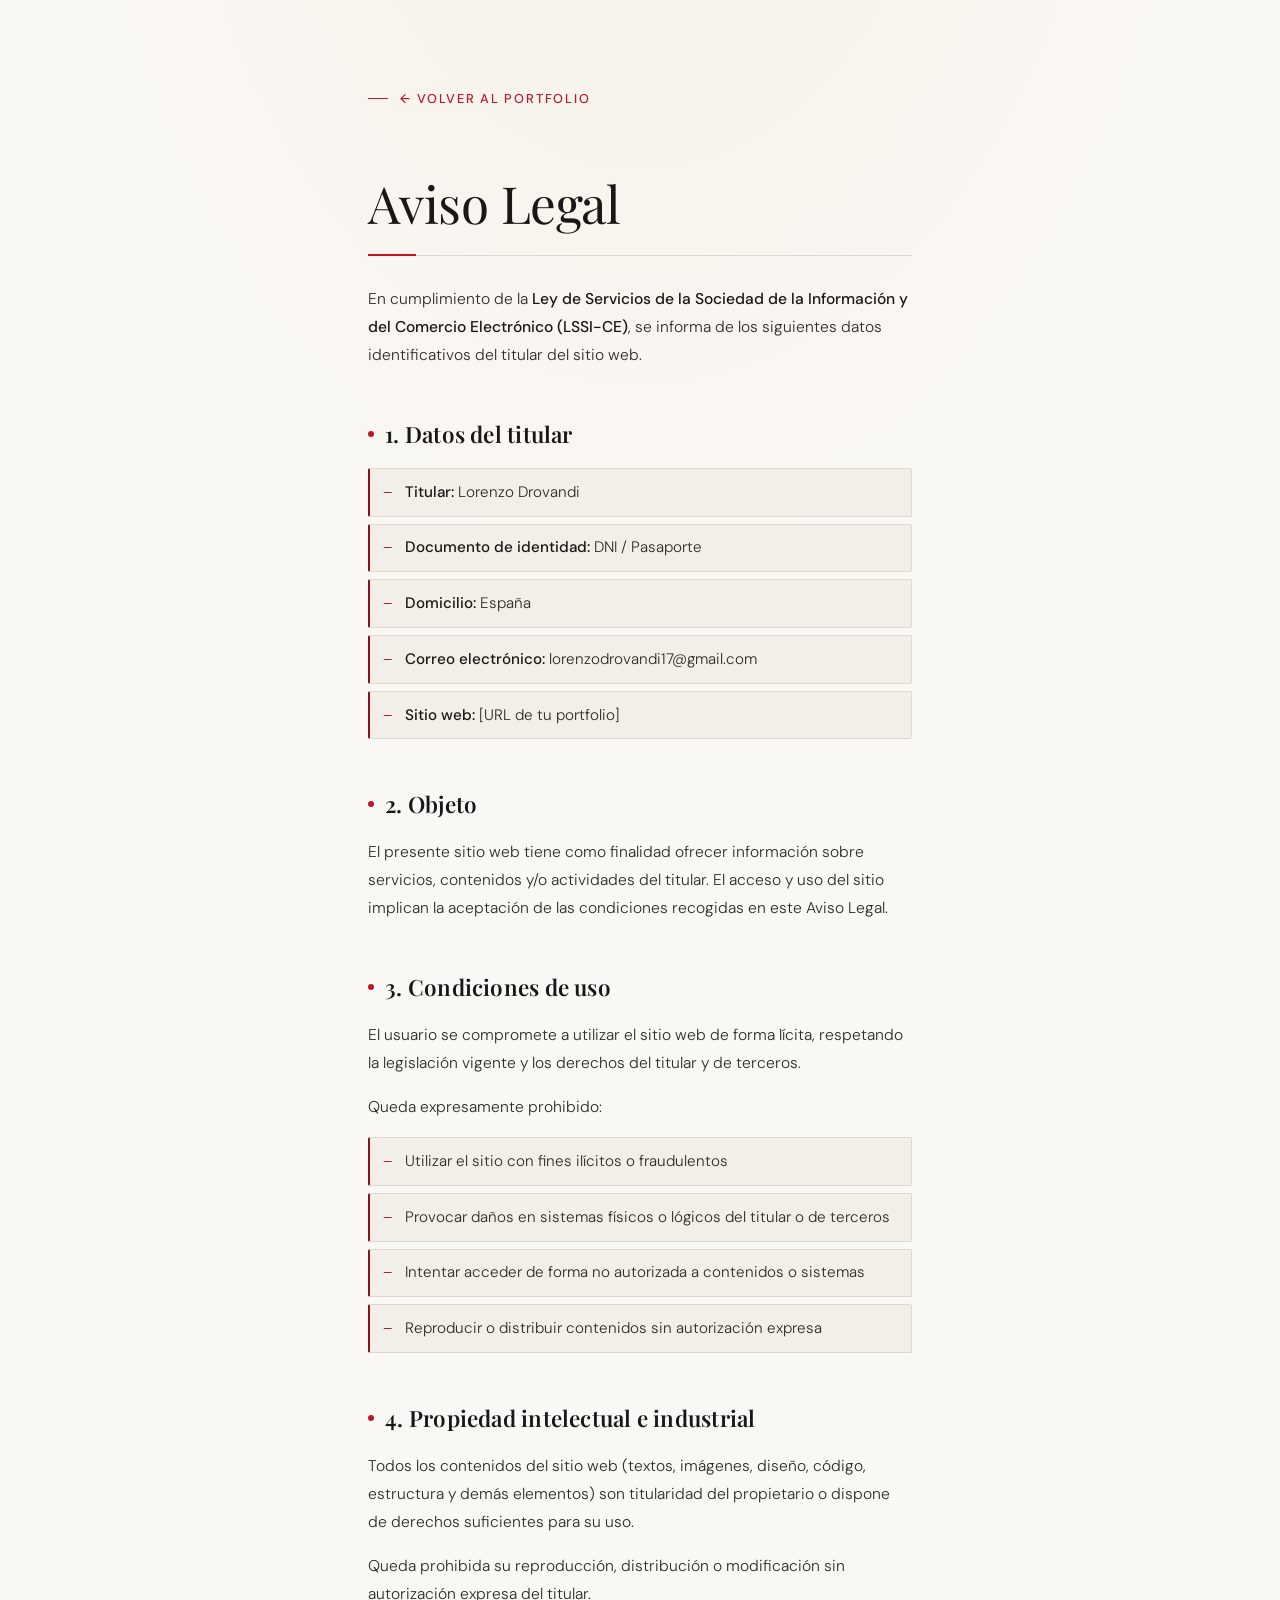
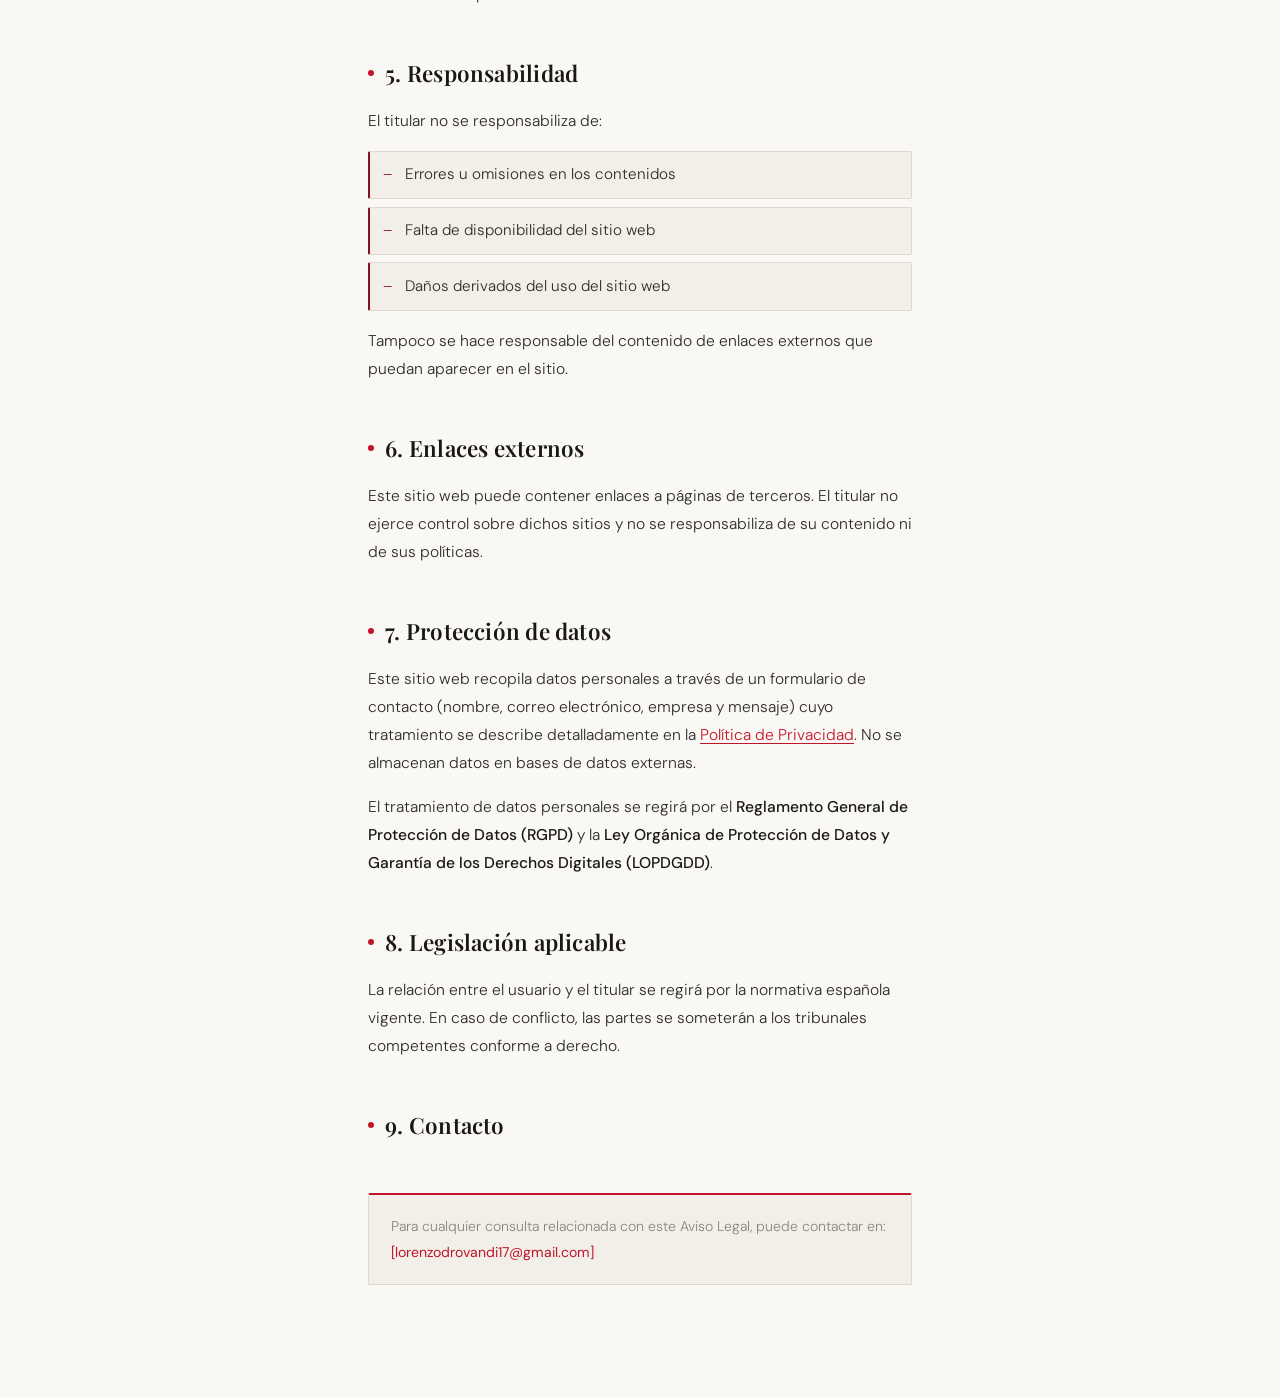
==== aviso_legal.html @ 0e97691f "Ready" ====
<!DOCTYPE html>
<html lang="es">
<head>
  <meta charset="UTF-8">
  <meta name="viewport" content="width=device-width, initial-scale=1.0">
  <link rel="stylesheet" href="aviso_legal.css" />
  <title>Aviso Legal · Lorenzo Drovandi</title>
</head>
<body>

  <a href="index.html" class="nav-link">← Volver al Portfolio</a>

  <h1>Aviso Legal</h1>

  <p>
    En cumplimiento de la <strong>Ley de Servicios de la Sociedad de la Información y del Comercio Electrónico (LSSI-CE)</strong>, se informa de los siguientes datos identificativos del titular del sitio web.
  </p>

  <h2>1. Datos del titular</h2>
  <ul>
    <li><strong>Titular:</strong> Lorenzo Drovandi</li>
    <li><strong>Documento de identidad:</strong> DNI / Pasaporte</li>
    <li><strong>Domicilio:</strong> España</li>
    <li><strong>Correo electrónico:</strong> lorenzodrovandi17@gmail.com</li>
    <li><strong>Sitio web:</strong> [URL de tu portfolio]</li>
  </ul>

  <h2>2. Objeto</h2>
  <p>
    El presente sitio web tiene como finalidad ofrecer información sobre servicios, contenidos y/o actividades del titular.
    El acceso y uso del sitio implican la aceptación de las condiciones recogidas en este Aviso Legal.
  </p>

  <h2>3. Condiciones de uso</h2>
  <p>El usuario se compromete a utilizar el sitio web de forma lícita, respetando la legislación vigente y los derechos del titular y de terceros.</p>

  <p>Queda expresamente prohibido:</p>
  <ul>
    <li>Utilizar el sitio con fines ilícitos o fraudulentos</li>
    <li>Provocar daños en sistemas físicos o lógicos del titular o de terceros</li>
    <li>Intentar acceder de forma no autorizada a contenidos o sistemas</li>
    <li>Reproducir o distribuir contenidos sin autorización expresa</li>
  </ul>

  <h2>4. Propiedad intelectual e industrial</h2>
  <p>
    Todos los contenidos del sitio web (textos, imágenes, diseño, código, estructura y demás elementos) son titularidad del propietario o dispone de derechos suficientes para su uso.
  </p>

  <p>
    Queda prohibida su reproducción, distribución o modificación sin autorización expresa del titular.
  </p>

  <h2>5. Responsabilidad</h2>
  <p>
    El titular no se responsabiliza de:
  </p>
  <ul>
    <li>Errores u omisiones en los contenidos</li>
    <li>Falta de disponibilidad del sitio web</li>
    <li>Daños derivados del uso del sitio web</li>
  </ul>

  <p>
    Tampoco se hace responsable del contenido de enlaces externos que puedan aparecer en el sitio.
  </p>

  <h2>6. Enlaces externos</h2>
  <p>
    Este sitio web puede contener enlaces a páginas de terceros. El titular no ejerce control sobre dichos sitios y no se responsabiliza de su contenido ni de sus políticas.
  </p>

  <h2>7. Protección de datos</h2>
  <p>
    Este sitio web recopila datos personales a través de un formulario de contacto (nombre, correo electrónico, empresa y mensaje) cuyo tratamiento se describe detalladamente en la <a href="politica_privacidad.html">Política de Privacidad</a>. No se almacenan datos en bases de datos externas.
  </p>

  <p>
    El tratamiento de datos personales se regirá por el <strong>Reglamento General de Protección de Datos (RGPD)</strong> y la <strong>Ley Orgánica de Protección de Datos y Garantía de los Derechos Digitales (LOPDGDD)</strong>.
  </p>

  <h2>8. Legislación aplicable</h2>
  <p>
    La relación entre el usuario y el titular se regirá por la normativa española vigente. En caso de conflicto, las partes se someterán a los tribunales competentes conforme a derecho.
  </p>

  <h2>9. Contacto</h2>
  <p>
    Para cualquier consulta relacionada con este Aviso Legal, puede contactar en: <br>
    <strong>[lorenzodrovandi17@gmail.com]</strong>
  </p>

</body>
</html>
---- aviso_legal.css ----
/* ═══════════════════════════════════════════════
   Lorenzo Drovandi — Legal Pages CSS
   Aesthetic: Dark editorial, refined & minimal
   ═══════════════════════════════════════════════ */

  @import url('https://fonts.googleapis.com/css2?family=Playfair+Display:ital,wght@0,400;0,600;1,400&family=DM+Sans:wght@300;400;500&display=swap');

/* ── Variables ─────────────────────────────── */
:root {
  --bg:        #0e0e0f;
  --surface:   #161618;
  --border:    #2a2a2e;
  --accent:    #c0152a;
  --accent-dim:#8a1020;
  --text:      #e8e4dc;
  --muted:     #7a7672;
  --heading:   #f4f0e8;

  --font-display: 'Playfair Display', Georgia, serif;
  --font-body:    'DM Sans', sans-serif;

  --radius: 2px;
  --max-w:  720px;
  --side:   clamp(1.25rem, 5vw, 3rem);
}

/* ── Reset ──────────────────────────────────── */
*, *::before, *::after {
  box-sizing: border-box;
  margin: 0;
  padding: 0;
}

/* ── Base ───────────────────────────────────── */
html {
  font-size: 16px;
  scroll-behavior: smooth;
}

body {
  background-color: var(--bg);
  color: var(--text);
  font-family: var(--font-body);
  font-weight: 300;
  line-height: 1.8;
  min-height: 100vh;
  padding: clamp(2rem, 8vw, 5rem) var(--side) clamp(3rem, 10vw, 6rem);

  /* Subtle grain texture */
  background-image:
    radial-gradient(ellipse 80% 50% at 50% -10%, rgba(200,169,126,0.06) 0%, transparent 60%);
}

/* ── Nav link ───────────────────────────────── */
.nav-link {
  display: inline-flex;
  align-items: center;
  gap: 0.4em;
  font-family: var(--font-body);
  font-size: 0.8rem;
  font-weight: 500;
  letter-spacing: 0.14em;
  text-transform: uppercase;
  color: var(--accent);
  text-decoration: none;
  margin-bottom: clamp(2rem, 6vw, 4rem);
  transition: color 0.2s, gap 0.2s;
  position: relative;
}

.nav-link::before {
  content: '';
  display: inline-block;
  width: 1.6em;
  height: 1px;
  background: var(--accent);
  transition: width 0.3s ease;
  vertical-align: middle;
  margin-right: 0.5em;
}

.nav-link:hover {
  color: var(--heading);
  gap: 0.7em;
}

.nav-link:hover::before {
  width: 2.4em;
}

/* ── Layout wrapper ─────────────────────────── */
body > h1 {
  max-width: var(--max-w);
}

body > * {
  max-width: var(--max-w);
}

/* ── H1 — Page title ────────────────────────── */
h1 {
  font-family: var(--font-display);
  font-size: clamp(2rem, 5vw, 3.2rem);
  font-weight: 400;
  color: var(--heading);
  line-height: 1.15;
  letter-spacing: -0.01em;
  margin-bottom: 1.8rem;
  padding-bottom: 1.4rem;
  border-bottom: 1px solid var(--border);
  position: relative;
}

h1::after {
  content: '';
  position: absolute;
  bottom: -1px;
  left: 0;
  width: 3rem;
  height: 2px;
  background: var(--accent);
}

/* ── H2 — Sections ──────────────────────────── */
h2 {
  font-family: var(--font-display);
  font-size: clamp(1.1rem, 2.5vw, 1.4rem);
  font-weight: 600;
  color: var(--heading);
  letter-spacing: 0.01em;
  margin-top: 2.8rem;
  margin-bottom: 0.85rem;
  display: flex;
  align-items: center;
  gap: 0.7rem;
}

h2::before {
  content: '';
  display: inline-block;
  width: 6px;
  height: 6px;
  border-radius: 50%;
  background: var(--accent);
  flex-shrink: 0;
}

/* ── H3 — Subsections ───────────────────────── */
h3 {
  font-family: var(--font-body);
  font-size: 0.85rem;
  font-weight: 500;
  letter-spacing: 0.1em;
  text-transform: uppercase;
  color: var(--accent);
  margin-top: 1.6rem;
  margin-bottom: 0.5rem;
}

/* ── Paragraphs ─────────────────────────────── */
p {
  color: var(--text);
  font-size: clamp(0.9rem, 2vw, 0.975rem);
  margin-bottom: 1rem;
  max-width: 66ch;
}

/* ── Strong ─────────────────────────────────── */
strong {
  font-weight: 500;
  color: var(--heading);
}

/* ── Lists ──────────────────────────────────── */
ul {
  list-style: none;
  padding: 0;
  margin-bottom: 1rem;
  display: flex;
  flex-direction: column;
  gap: 0.45rem;
}

ul li {
  font-size: clamp(0.88rem, 1.8vw, 0.95rem);
  color: var(--text);
  padding: 0.6rem 1rem 0.6rem 2.2rem;
  background: var(--surface);
  border: 1px solid var(--border);
  border-left: 2px solid var(--accent-dim);
  border-radius: var(--radius);
  position: relative;
  transition: border-color 0.2s, background 0.2s;
  max-width: 66ch;
}

ul li:hover {
  background: #1c1c1f;
  border-left-color: var(--accent);
}

ul li::before {
  content: '–';
  position: absolute;
  left: 0.8rem;
  color: var(--accent-dim);
  font-weight: 300;
}

/* ── Links inside content ───────────────────── */
p a, li a {
  color: var(--accent);
  text-decoration: underline;
  text-underline-offset: 3px;
  text-decoration-thickness: 1px;
  transition: color 0.2s;
}

p a:hover, li a:hover {
  color: var(--heading);
}

/* ── Divider between sections ───────────────── */
h2 + p,
h2 + ul {
  margin-top: 0;
}

/* ── Footer-ish last contact block ─────────── */
body > p:last-of-type {
  margin-top: 3rem;
  padding: 1.2rem 1.4rem;
  background: var(--surface);
  border: 1px solid var(--border);
  border-top: 2px solid var(--accent);
  border-radius: var(--radius);
  font-size: 0.88rem;
  color: var(--muted);
  max-width: 66ch;
}

body > p:last-of-type strong {
  color: var(--accent);
  font-weight: 400;
}

/* ── Scroll fade-in animation ───────────────── */
@keyframes fadeUp {
  from { opacity: 0; transform: translateY(14px); }
  to   { opacity: 1; transform: translateY(0); }
}

h1 { animation: fadeUp 0.5s ease both; }
h2 { animation: fadeUp 0.4s ease both; }
p  { animation: fadeUp 0.4s ease 0.05s both; }
ul { animation: fadeUp 0.4s ease 0.08s both; }

/* ── Responsive ─────────────────────────────── */
@media (max-width: 600px) {
  :root {
    --side: 1.1rem;
  }

  h1 {
    font-size: 1.75rem;
  }

  ul li {
    padding-left: 1.8rem;
    font-size: 0.88rem;
  }
}

@media (prefers-color-scheme: light) {
  /* Optional light mode override — remove if you want dark-only */
  :root {
    --bg:      #faf8f4;
    --surface: #f2efe9;
    --border:  #ddd9d0;
    --text:    #2e2c28;
    --muted:   #8a8680;
    --heading: #1a1816;
  }

  body {
    background-image:
      radial-gradient(ellipse 80% 50% at 50% -10%, rgba(200,169,126,0.10) 0%, transparent 60%);
  }

  ul li:hover {
    background: #e8e4dc;
  }
}

/* ── Selection ──────────────────────────────── */
::selection {
  background: var(--accent);
  color: var(--bg);
}

@media screen and (min-width: 1200px) {
  body {
    max-width: 50%;
    margin: 0 auto;
  }
}
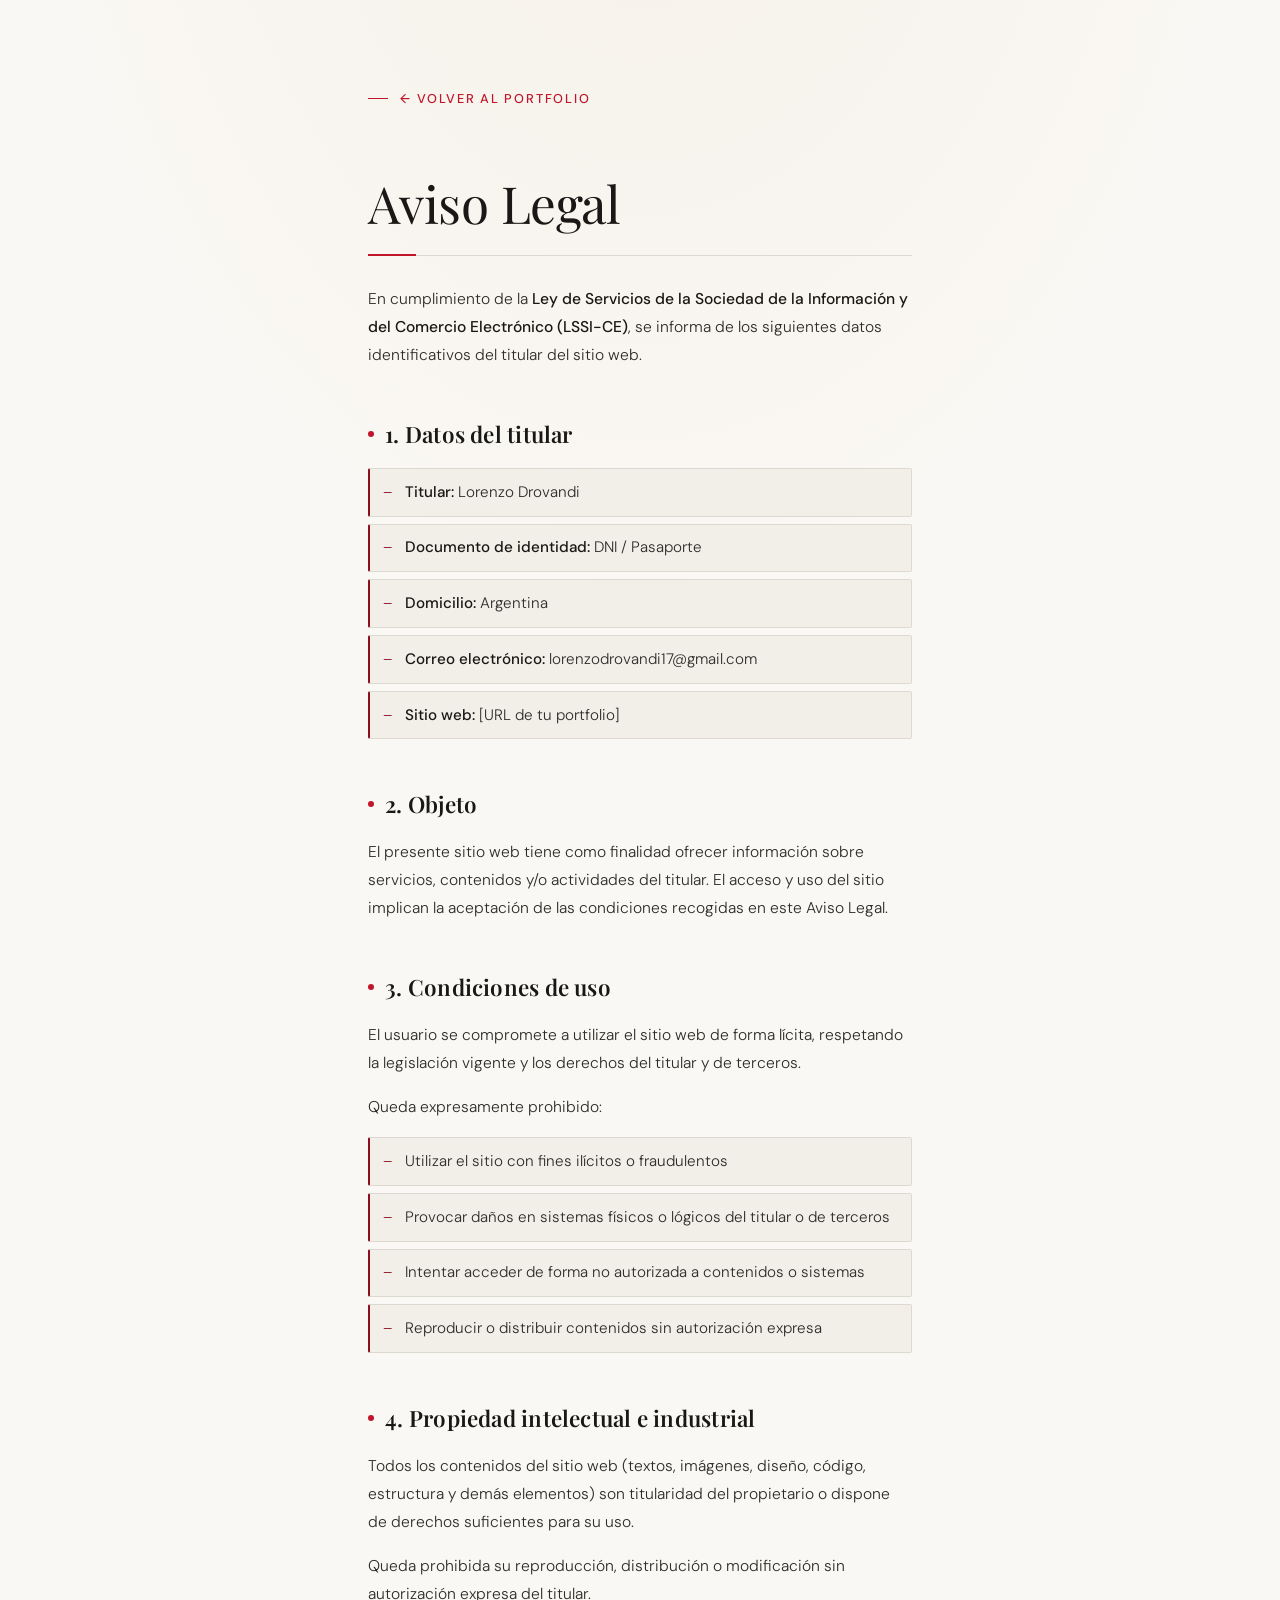
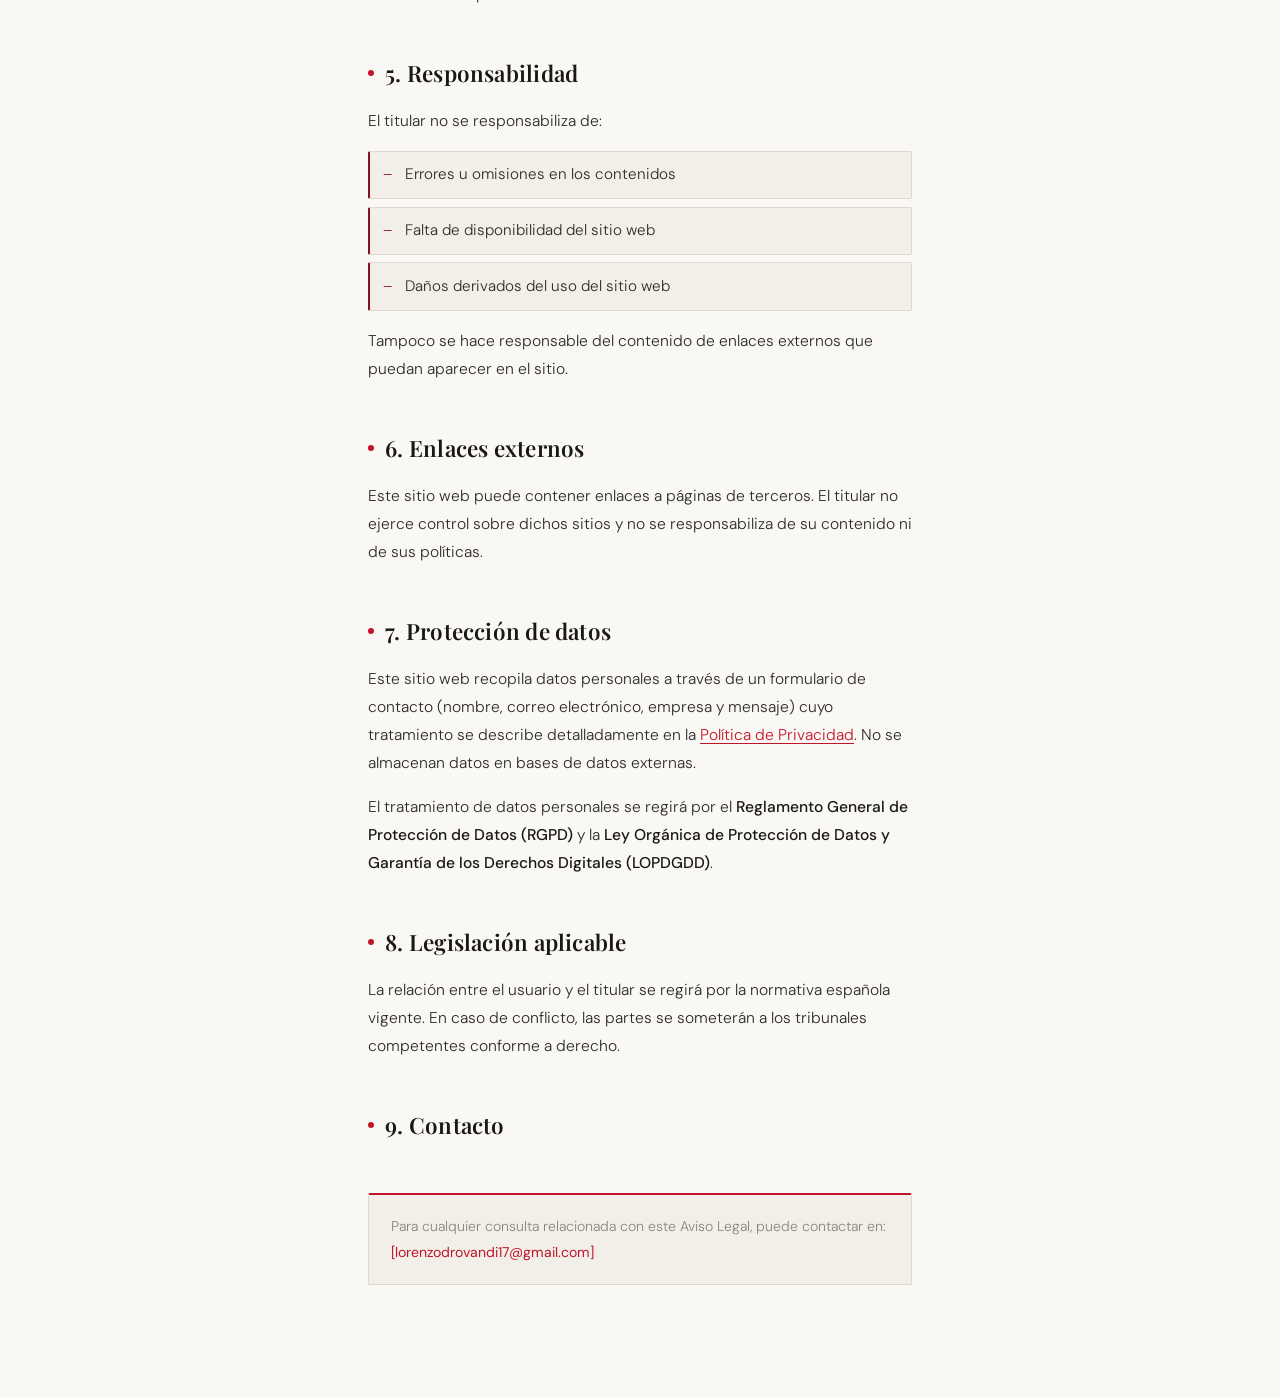
==== commit 85873622: "Correcciones avisos" ====
--- a/aviso_legal.html
+++ b/aviso_legal.html
@@ -20,7 +20,7 @@
   <ul>
     <li><strong>Titular:</strong> Lorenzo Drovandi</li>
     <li><strong>Documento de identidad:</strong> DNI / Pasaporte</li>
-    <li><strong>Domicilio:</strong> España</li>
+    <li><strong>Domicilio:</strong> Argentina</li>
     <li><strong>Correo electrónico:</strong> lorenzodrovandi17@gmail.com</li>
     <li><strong>Sitio web:</strong> [URL de tu portfolio]</li>
   </ul>
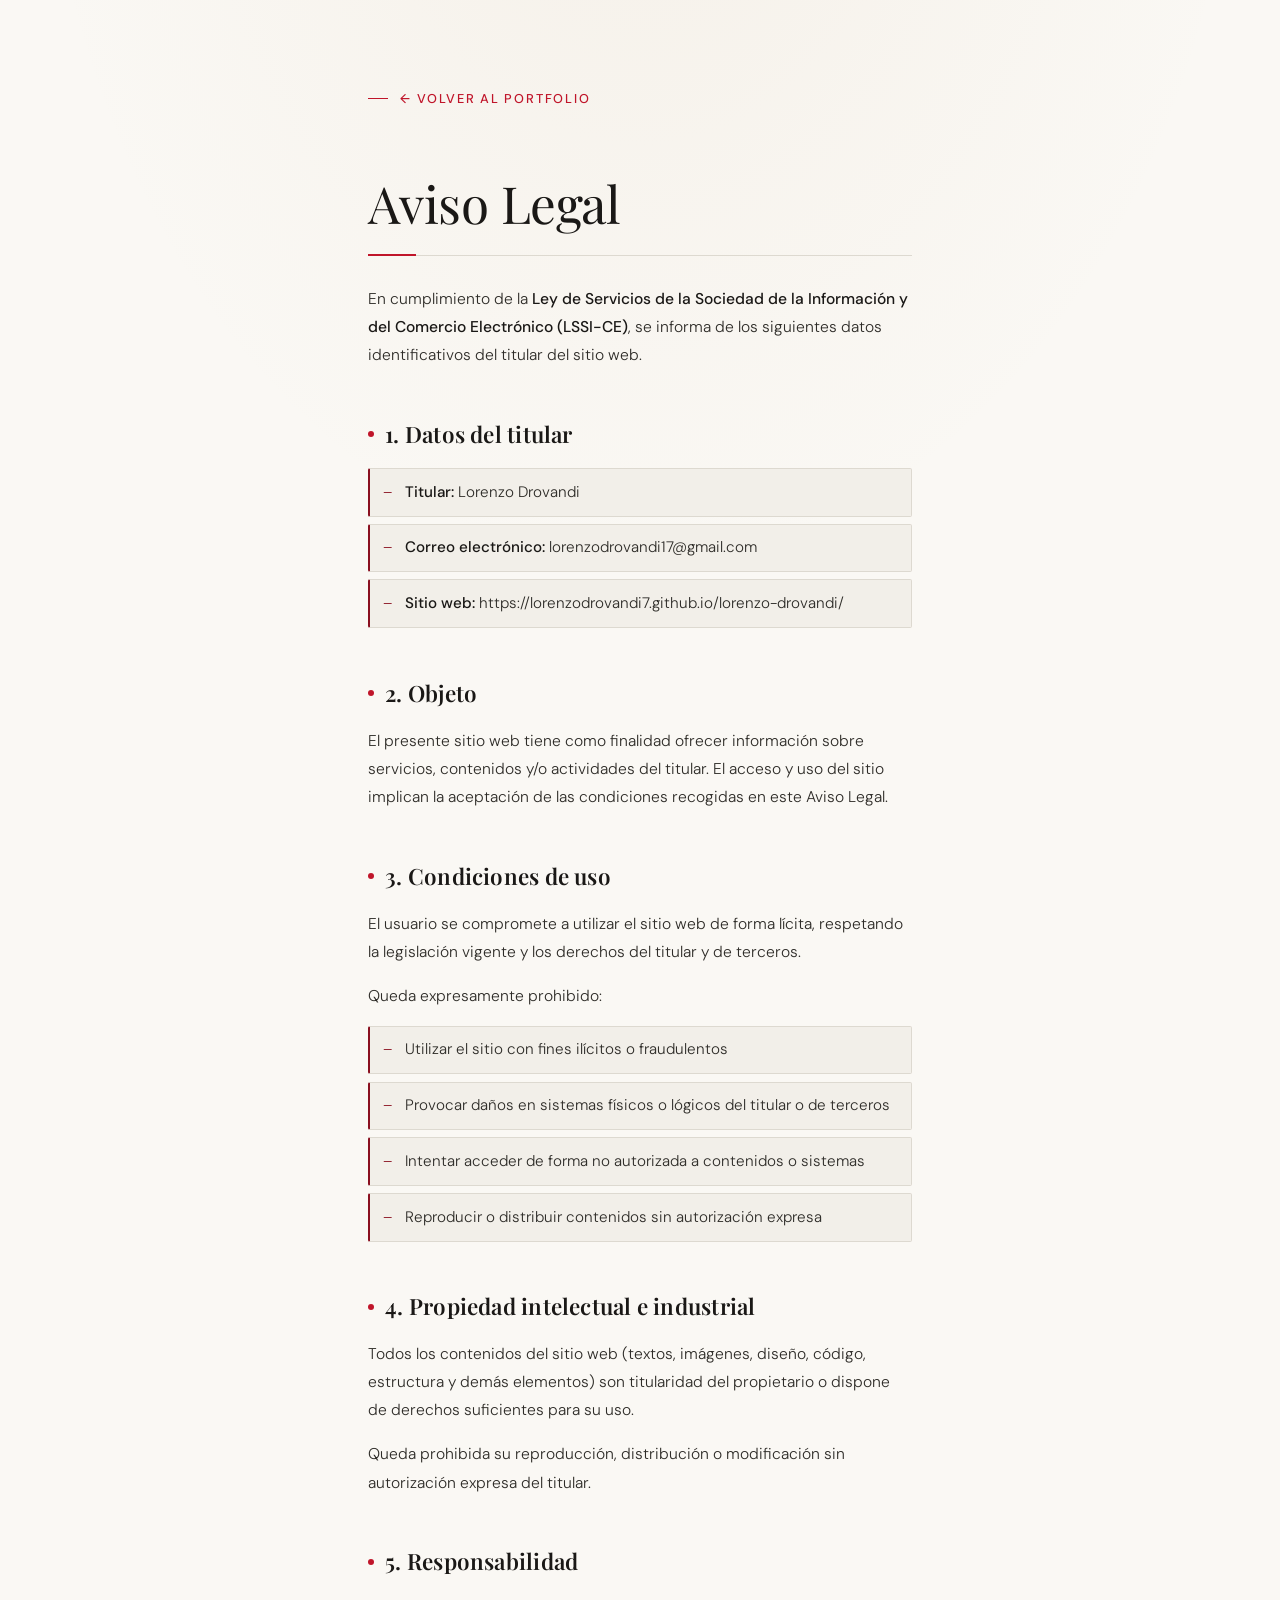
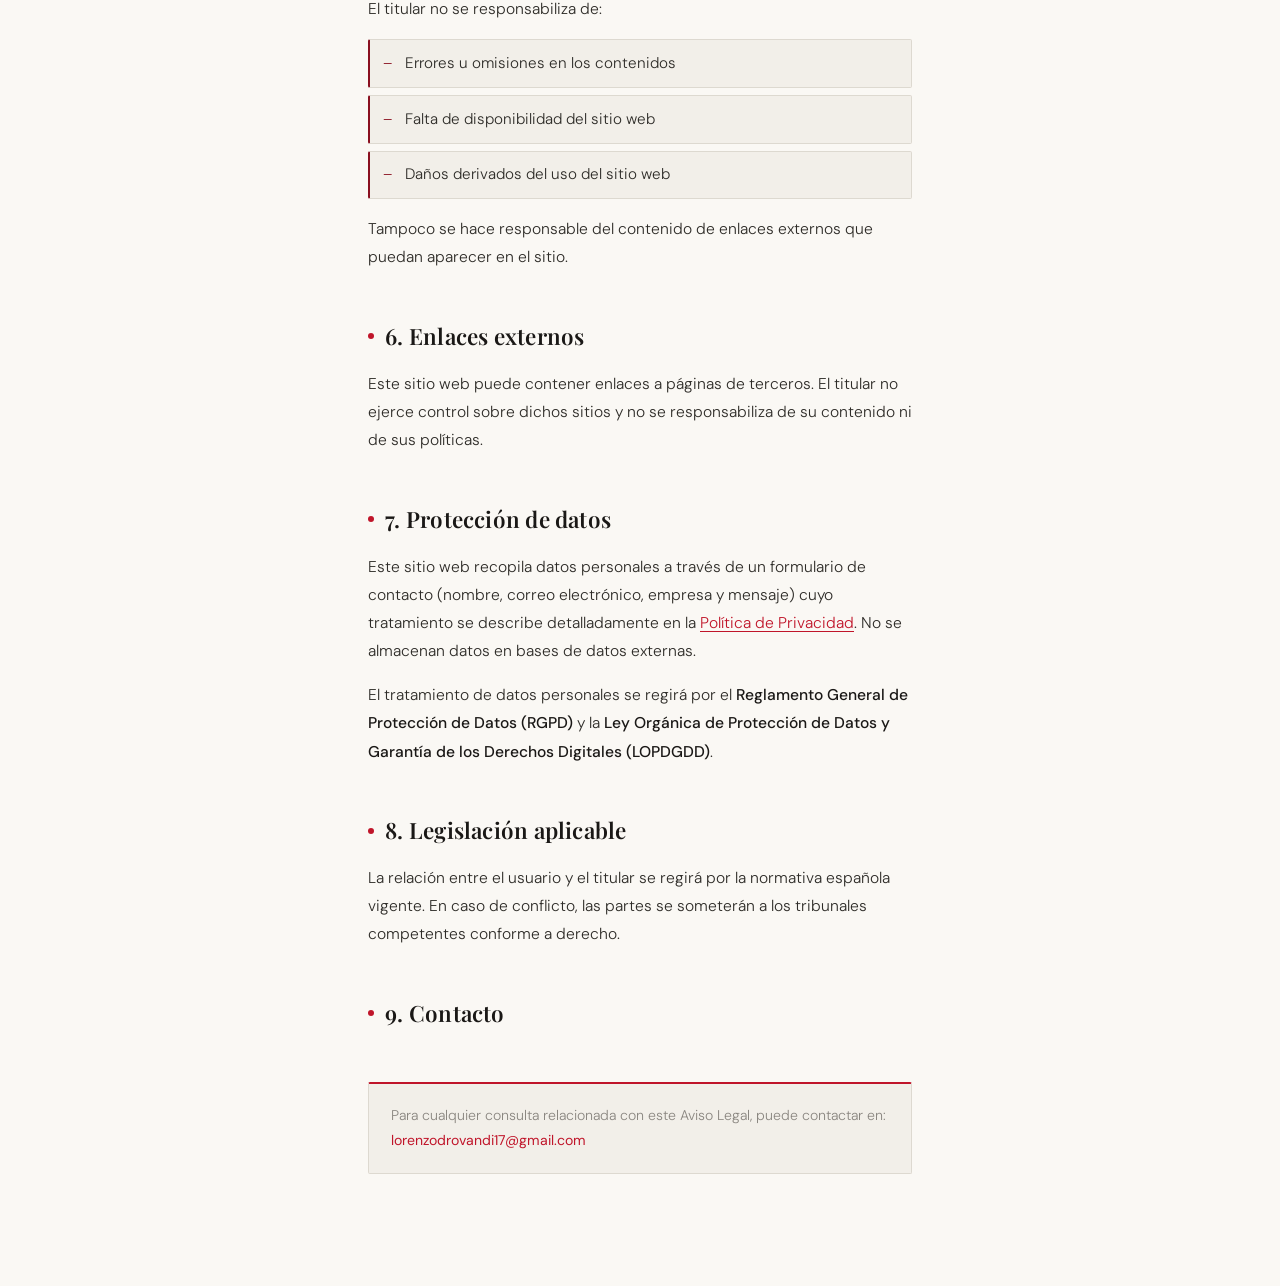
==== commit d9334a6d: "Rebranding a Lorenzo Drovandi: marca personal en primera persona y espanol neutro" ====
--- a/aviso_legal.html
+++ b/aviso_legal.html
@@ -19,10 +19,8 @@
   <h2>1. Datos del titular</h2>
   <ul>
     <li><strong>Titular:</strong> Lorenzo Drovandi</li>
-    <li><strong>Documento de identidad:</strong> DNI / Pasaporte</li>
-    <li><strong>Domicilio:</strong> Argentina</li>
     <li><strong>Correo electrónico:</strong> lorenzodrovandi17@gmail.com</li>
-    <li><strong>Sitio web:</strong> [URL de tu portfolio]</li>
+    <li><strong>Sitio web:</strong> https://lorenzodrovandi7.github.io/lorenzo-drovandi/</li>
   </ul>
 
   <h2>2. Objeto</h2>
@@ -87,7 +85,7 @@
   <h2>9. Contacto</h2>
   <p>
     Para cualquier consulta relacionada con este Aviso Legal, puede contactar en: <br>
-    <strong>[lorenzodrovandi17@gmail.com]</strong>
+    <strong>lorenzodrovandi17@gmail.com</strong>
   </p>
 
 </body>
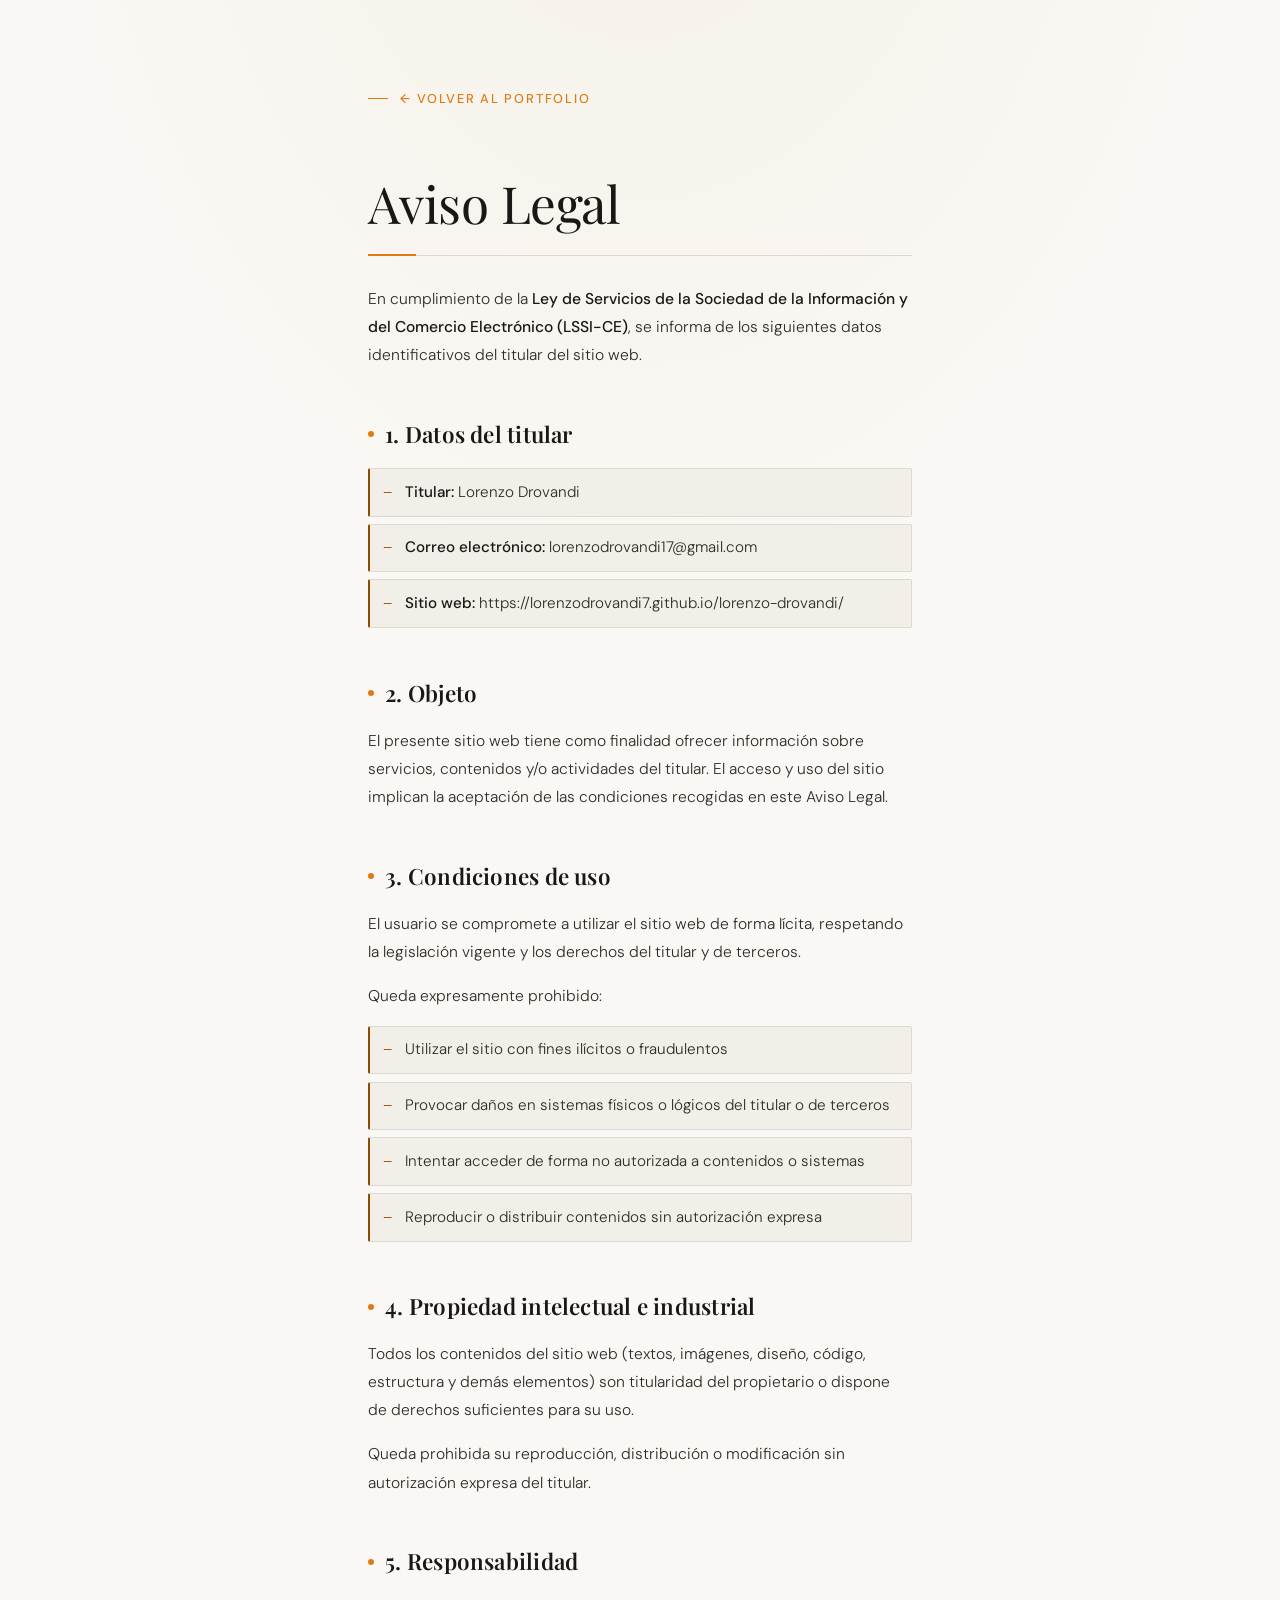
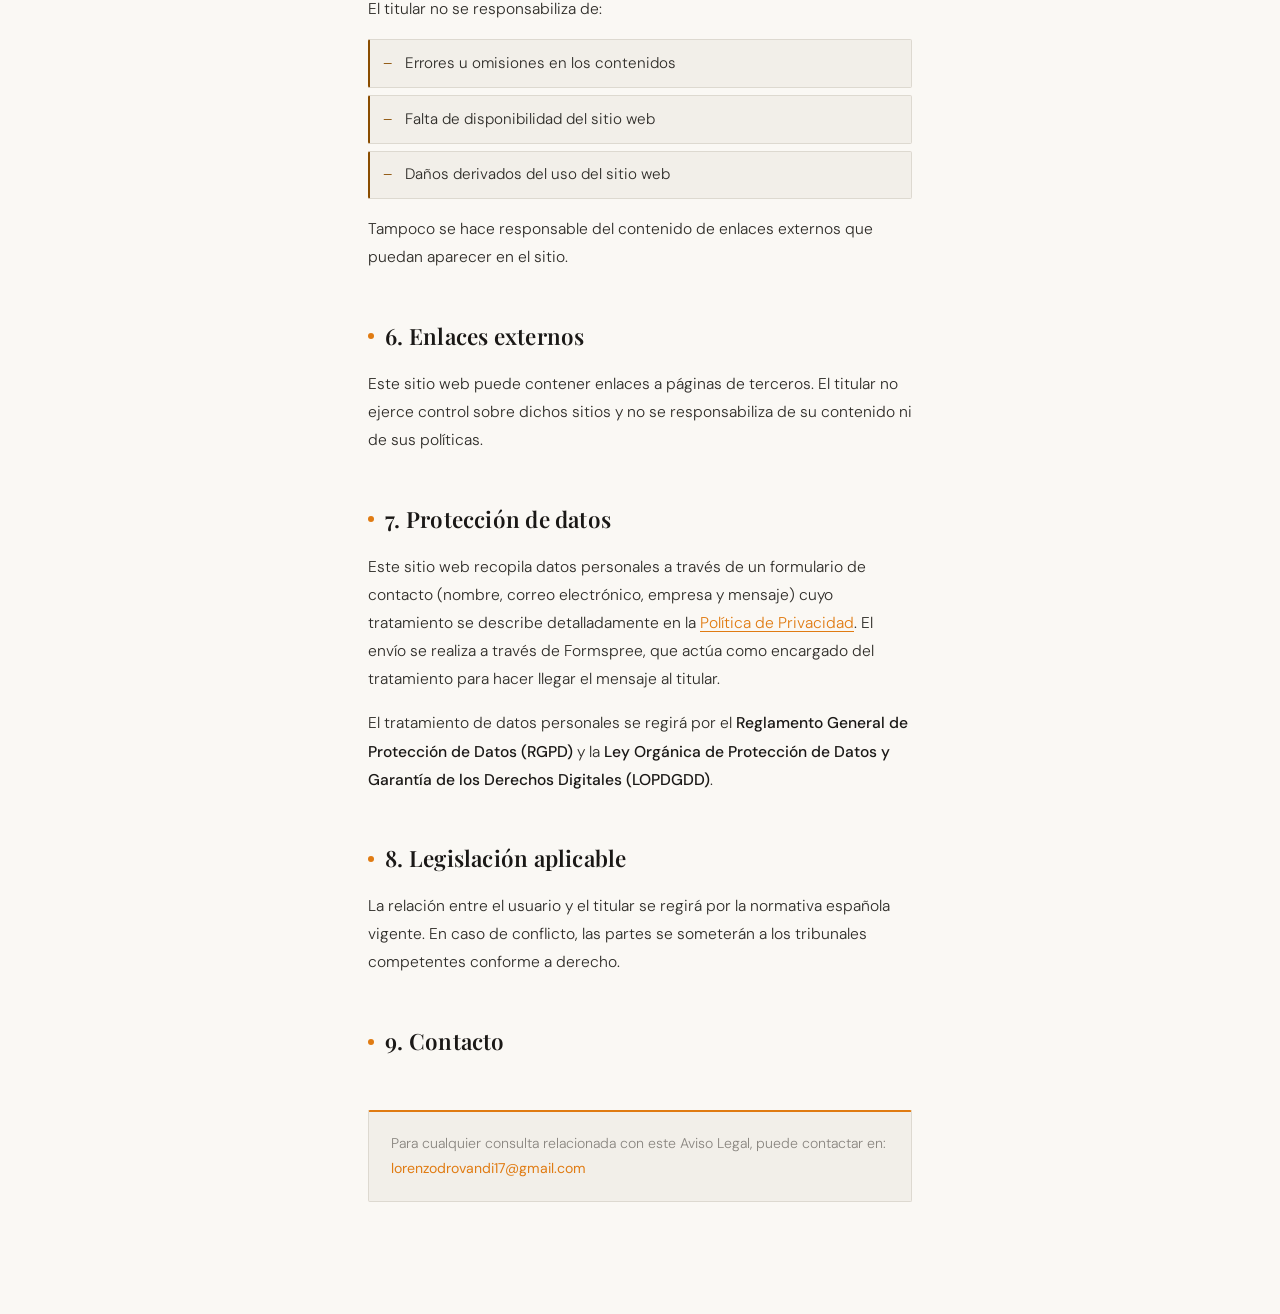
==== commit db15665b: "Plan optimo: menu movil, trayectoria, contactos visibles, og:image, Honeypot, reduced-motion, legale" ====
--- a/aviso_legal.html
+++ b/aviso_legal.html
@@ -70,7 +70,7 @@
 
   <h2>7. Protección de datos</h2>
   <p>
-    Este sitio web recopila datos personales a través de un formulario de contacto (nombre, correo electrónico, empresa y mensaje) cuyo tratamiento se describe detalladamente en la <a href="politica_privacidad.html">Política de Privacidad</a>. No se almacenan datos en bases de datos externas.
+    Este sitio web recopila datos personales a través de un formulario de contacto (nombre, correo electrónico, empresa y mensaje) cuyo tratamiento se describe detalladamente en la <a href="politica_privacidad.html">Política de Privacidad</a>. El envío se realiza a través de Formspree, que actúa como encargado del tratamiento para hacer llegar el mensaje al titular.
   </p>
 
   <p>
--- a/aviso_legal.css
+++ b/aviso_legal.css
@@ -10,8 +10,8 @@
   --bg:        #0e0e0f;
   --surface:   #161618;
   --border:    #2a2a2e;
-  --accent:    #c0152a;
-  --accent-dim:#8a1020;
+  --accent:    #e07b12;
+  --accent-dim:#8a4d00;
   --text:      #e8e4dc;
   --muted:     #7a7672;
   --heading:   #f4f0e8;
